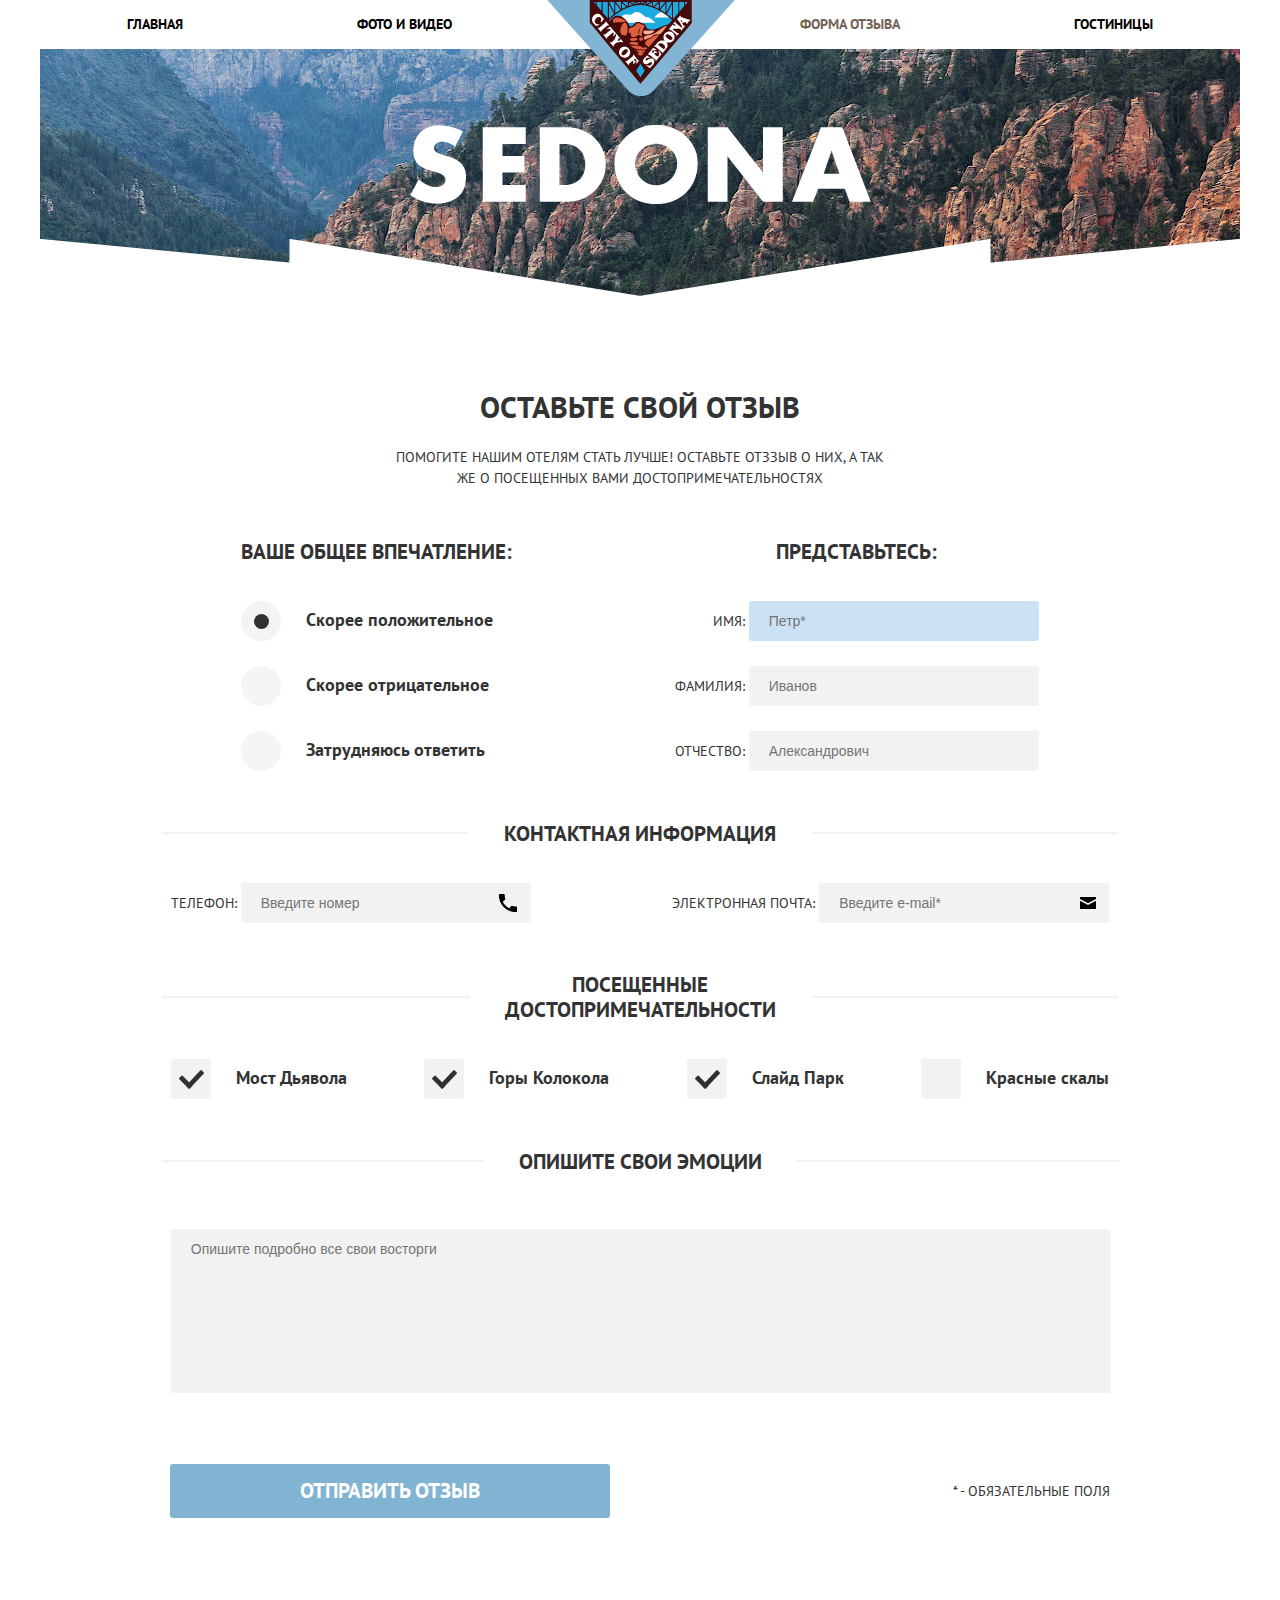
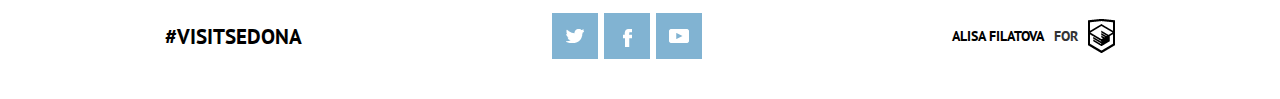
==== form.html @ 1caa7ecb "добавлен resize: none на textarea" ====
<!DOCTYPE html>
<html lang="ru">
<head>
    <meta charset="utf-8">
    <meta name="viewport" content="width=device-width, initial-scale=1">

    <link rel="stylesheet" href="css/normalize.css">
    <link rel="stylesheet" href="css/form.css">
    <title>Sedona</title>
</head>
<body>
    <header class="page-header container">

        <nav class="main-nav">
        
            <button class="toggle toggle_close-bar" type="button"></button>
            <button class="toggle toggle_open-bar" type="button"></button>
            
            <div class="main-nav__wrapper">
                <ul class="main-nav__items">
                    <li class="main-nav__item">
                        <a href="index.html#" class="main-nav__link">Главная</a>
                    </li>
                    <li class="main-nav__item">
                        <a href="photo-video.html#" class="main-nav__link">Фото и видео</a>
                    </li>
                    <li class="main-nav__item main-nav__item_logo">
                        <a 
                           href="index.html#" 
                           class="main-nav__link main-nav__link_logo"
                        >
                            <picture>
                                <source 
                                    media="(max-width:768px)" 
                                    srcset="img/logotype-tablet.png"
                                >
                                <img 
                                    class="main-nav__logo" 
                                    src="img/logotype-desktop.png" 
                                    alt="Sedona"
                                >
                            </picture>
                        </a>
                    </li>
                    <li class="main-nav__item">
                        <a href="form.html#" class="main-nav__link main-nav__link_active">Форма отзыва</a>
                    </li>
                    <li class="main-nav__item">
                        <a href="hotels.html#" class="main-nav__link">Гостиницы</a>
                    </li>
                </ul>
            </div>

        </nav>
        <section class="promo">
            <picture>
                <source 
                    media="(max-width:320px)" 
                    srcset="img/logo-inner-mobile.png"
                >
                <source 
                    media="(max-width:768px)" 
                    srcset="img/logo-inner-tablet.png"
                >
                <img
                    class="main-page__logo"
                    src="img/logo-inner-desktop.png"
                    alt="Sedona"
                >
            </picture>
        </section>
    </header>

    <main class="main-page container">
        <div class="main-page__heading">
            <h1 class="main-page__title">Оставьте свой отзыв</h1>
            <p class="main-page__text">
                Помогите нашим отелям стать лучше!
                Оставьте отззыв о них, а так же о 
                посещенных вами достопримечательностях
            </p>
        </div>

        <form action="url" method="get" class="form">
            <fieldset class="form__fieldset form__fieldset_impression">
                <legend class="form__title form__title_impression" align="center">
                    Ваше общее впечатление:
                </legend>
                
                <ul class="form__list">
                    <li class="form__list-item">
                        <input 
                            class="radio-btn" 
                            type="radio" 
                            name="impression" 
                            id="good"
                            checked
                        >
                        <label class="form__label form__label_impression" for="good">
                            <span class="form__radio-btn"></span>
                            Cкорее положительное
                        </label>
                    </li>
                    <li class="form__list-item">
                        <input 
                            class="radio-btn" 
                            type="radio" 
                            name="impression" 
                            id="bad"
                        >
                        <label class="form__label form__label_impression" for="bad">
                            <span class="form__radio-btn"></span>
                            Cкорее отрицательное
                        </label>
                    </li>
                    <li class="form__list-item">
                        <input 
                            class="radio-btn" 
                            type="radio" 
                            name="impression" 
                            id="dont-know"
                        >
                        <label class="form__label form__label_impression" for="dont-know">
                            <span class="form__radio-btn"></span>
                            Затрудняюсь ответить
                        </label>
                    </li>
                </ul>
            </fieldset>

            <fieldset class="form__fieldset form__fieldset_name">
                <legend class="form__title form__title_name" align="center">
                    Представьтесь:
                </legend>
                
                <ul class="form__list form__list_name">
                    <li class="form__list-item">
                        <label 
                            class="form__label form__label_name" 
                            for="name"
                        >
                            Имя:
                        </label>
                        
                        <input 
                            class="input-text form__input form__input_name" 
                            type="text" 
                            name="name" 
                            id="name" 
                            placeholder="Петр*"
                            autofocus
                            required
                        >
                    </li>
           
                    <li class="form__list-item">
                        <label 
                            class="form__label form__label_name" 
                            for="surname"
                        >
                            Фамилия:
                        </label>
                        
                        <input
                            class="input-text form__input form__input_name" 
                            type="text" 
                            name="surname" 
                            id="surname" 
                            placeholder="Иванов" 
                        >
                    </li>
               
                    <li class="form__list-item">
                        <label 
                            class="form__label form__label_name" 
                            for="middle-name"
                        >
                            Отчество:
                        </label>
                        
                        <input
                            class="input-text form__input form__input_name" 
                            type="text" 
                            name="middle-name" 
                            id="middle-name" 
                            placeholder="Александрович"
                        >
                    </li>
                </ul>
            </fieldset>

            <fieldset class="form__fieldset form__fieldset_contacts">

                <legend class="form__title" align="center">Контактная информация</legend>
                <ul class="form__list form__list_contacts">
                    <li class="form__list-item">
                        <label 
                            class="form__label form__label_contacts" 
                            for="phone-number"
                        >
                            Телефон:
                        </label>
                        <input
                            class="input-text form__input form__input_phone" 
                            type="tel" 
                            name="phone" 
                            id="phone-number" 
                            placeholder="Введите номер"
                        >
                    </li>
                    <li class="form__list-item">
                        <label 
                            class="form__label form__label_contacts" 
                            for="e-mail"
                        >
                            Электронная почта:
                        </label>
                        <input 
                            class="input-text form__input form__input_e-mail" 
                            type="email" 
                            name="e-mail" 
                            id="e-mail" 
                            placeholder="Введите e-mail*" 
                            required
                        >
                    </li>
                </ul>
            </fieldset>

            <fieldset class="form__fieldset form__fieldset_attractions">
                <legend class="form__title" align="center">
                    Посещенные<br> достопримечательности
                </legend>
                <ul class="form__list form__list_attractions">
                        
                    <li class="form__list-item"> 
                        <input
                            class="checkbox"
                            type="checkbox" 
                            name="attraction" 
                            value="Мост Дьявола" 
                            id="bridge" 
                            checked
                        >
                        <label 
                            class="form__label form__label_attractions" 
                            for="bridge"
                        >
                            <span class="form__checkbox"></span>
                            Мост Дьявола
                        </label>
                    </li>

                    <li class="form__list-item">
                        <input 
                            class="checkbox"
                            type="checkbox" 
                            name="attraction" 
                            value="Гора-Колокол" 
                            id="rock" 
                            checked
                        >
                        <label 
                            class="form__label form__label_attractions" 
                            for="rock"
                        >
                            <span class="form__checkbox"></span>
                            Горы Колокола
                        </label>
                    </li>
            
                    <li class="form__list-item">
                        <input
                            class="checkbox" 
                            type="checkbox" 
                            name="attraction" 
                            id="park" 
                            value="Слайд-Парк"
                            checked
                        >
                        <label 
                            class="form__label form__label_attractions" 
                            for="park">
                            <span class="form__checkbox"></span>
                            Слайд Парк
                        </label>
                    </li>

                    <li class="form__list-item">
                        <input
                            class="checkbox" 
                            type="checkbox" 
                            name="attraction" 
                            id="red-rocks" 
                            value="Красные скалы"
                        >
                        <label 
                            class="form__label form__label_attractions" 
                            for="red-rocks"
                        >
                            <span class="form__checkbox"></span>
                            Красные скалы
                        </label>
                    </li>
                </ul>
            </fieldset>

            <fieldset class="form__fieldset form__fieldset_emotions">
                <legend class="form__title" align="center">Опишите свои эмоции</legend>
                    <textarea 
                        class="input-text form__textarea" 
                        placeholder="Опишите подробно все свои восторги"
                        rows="5"
                        cols="10" 
                    ></textarea>
                
            </fieldset>
            
            <div class="form__submit">
                <input 
                    class="btn form__btn" 
                    type="submit" 
                    name="submit" 
                    value="Отправить отзыв"
                >
                <span class="form__correction">* - Обязательные поля</span>
            </div>
        </form>
        
    </main>

    <footer class="footer container">
        <div class="footer__wrapper">
            
            <a href="#" class="footer__hashtag base-link">#visitsedona</a>
            
            <div class="social-btn-wrapper">
                <a href="#" class="social-btn"> 
                    <i class="social-btn__icon social-btn__icon_twitter"></i>
                </a>
                <a href="#" class="social-btn ">
                    <i class="social-btn__icon social-btn__icon_facebook"></i>
                </a>
                <a href="#" class="social-btn">
                    <i class="social-btn__icon social-btn__icon_youtube"></i>
                </a>
            </div>

            <div class="copyright">
                <a class="copyright__link base-link" href="http://alicedesign.ru/">
                   Alisa Filatova
                </a> 
                for 
                <a class="copyright__logo-academy" href="https://htmlacademy.ru/"></a>
            </div>
        </div>
    </footer>

    <script src="js/main-nav.js"></script>

</body>
</html>
---- css/form.css ----
@font-face {
  font-family: 'PT Sans', sans-serif;
  src: url('https://fonts.googleapis.com/css?family=PT+Sans:400,700&subset=cyrillic,cyrillic-ext');
  font-weight: 400, 700;
  font-style: normal;
}
/* pt-sans-regular - latin_cyrillic_cyrillic-ext */
@font-face {
  font-family: 'PT Sans';
  font-style: normal;
  font-weight: 400;
  src: url('../fonts/pt-sans-v8-latin_cyrillic_cyrillic-ext-regular.eot');
  /* IE9 Compat Modes */
  src: local('PT Sans'), local('PTSans-Regular'), url('../fonts/pt-sans-v8-latin_cyrillic_cyrillic-ext-regular.eot?#iefix') format('embedded-opentype'), /* IE6-IE8 */ url('../fonts/pt-sans-v8-latin_cyrillic_cyrillic-ext-regular.woff2') format('woff2'), /* Super Modern Browsers */ url('../fonts/pt-sans-v8-latin_cyrillic_cyrillic-ext-regular.woff') format('woff'), /* Modern Browsers */ url('../fonts/pt-sans-v8-latin_cyrillic_cyrillic-ext-regular.ttf') format('truetype'), /* Safari, Android, iOS */ url('../fonts/pt-sans-v8-latin_cyrillic_cyrillic-ext-regular.svg#PTSans') format('svg');
  /* Legacy iOS */
}
/* pt-sans-700 - latin_cyrillic_cyrillic-ext */
@font-face {
  font-family: 'PT Sans';
  font-style: normal;
  font-weight: 700;
  src: url('../fonts/pt-sans-v8-latin_cyrillic_cyrillic-ext-700.eot');
  /* IE9 Compat Modes */
  src: local('PT Sans Bold'), local('PTSans-Bold'), url('../fonts/pt-sans-v8-latin_cyrillic_cyrillic-ext-700.eot?#iefix') format('embedded-opentype'), /* IE6-IE8 */ url('../fonts/pt-sans-v8-latin_cyrillic_cyrillic-ext-700.woff2') format('woff2'), /* Super Modern Browsers */ url('../fonts/pt-sans-v8-latin_cyrillic_cyrillic-ext-700.woff') format('woff'), /* Modern Browsers */ url('../fonts/pt-sans-v8-latin_cyrillic_cyrillic-ext-700.ttf') format('truetype'), /* Safari, Android, iOS */ url('../fonts/pt-sans-v8-latin_cyrillic_cyrillic-ext-700.svg#PTSans') format('svg');
  /* Legacy iOS */
}
@font-face {
  font-family: 'PT Sans Narrow', sans-serif;
  src: url('https://fonts.googleapis.com/css?family=PT+Sans+Narrow:400,700&subset=cyrillic,cyrillic-ext');
  font-weight: 400, 700;
  font-style: normal;
}
/* pt-sans-narrow-regular - latin_cyrillic_cyrillic-ext */
@font-face {
  font-family: 'PT Sans Narrow';
  font-style: normal;
  font-weight: 400;
  src: url('../fonts/pt-sans-narrow-v7-latin_cyrillic_cyrillic-ext-regular.eot');
  /* IE9 Compat Modes */
  src: local('PT Sans Narrow'), local('PTSans-Narrow'), url('../fonts/pt-sans-narrow-v7-latin_cyrillic_cyrillic-ext-regular.eot?#iefix') format('embedded-opentype'), /* IE6-IE8 */ url('../fonts/pt-sans-narrow-v7-latin_cyrillic_cyrillic-ext-regular.woff2') format('woff2'), /* Super Modern Browsers */ url('../fonts/pt-sans-narrow-v7-latin_cyrillic_cyrillic-ext-regular.woff') format('woff'), /* Modern Browsers */ url('../fonts/pt-sans-narrow-v7-latin_cyrillic_cyrillic-ext-regular.ttf') format('truetype'), /* Safari, Android, iOS */ url('../fonts/pt-sans-narrow-v7-latin_cyrillic_cyrillic-ext-regular.svg#PTSansNarrow') format('svg');
  /* Legacy iOS */
}
/* pt-sans-narrow-700 - latin_cyrillic_cyrillic-ext */
@font-face {
  font-family: 'PT Sans Narrow';
  font-style: normal;
  font-weight: 700;
  src: url('../fonts/pt-sans-narrow-v7-latin_cyrillic_cyrillic-ext-700.eot');
  /* IE9 Compat Modes */
  src: local('PT Sans Narrow Bold'), local('PTSans-NarrowBold'), url('../fonts/pt-sans-narrow-v7-latin_cyrillic_cyrillic-ext-700.eot?#iefix') format('embedded-opentype'), /* IE6-IE8 */ url('../fonts/pt-sans-narrow-v7-latin_cyrillic_cyrillic-ext-700.woff2') format('woff2'), /* Super Modern Browsers */ url('../fonts/pt-sans-narrow-v7-latin_cyrillic_cyrillic-ext-700.woff') format('woff'), /* Modern Browsers */ url('../fonts/pt-sans-narrow-v7-latin_cyrillic_cyrillic-ext-700.ttf') format('truetype'), /* Safari, Android, iOS */ url('../fonts/pt-sans-narrow-v7-latin_cyrillic_cyrillic-ext-700.svg#PTSansNarrow') format('svg');
  /* Legacy iOS */
}
body {
  position: relative;
  max-width: 1280px;
  font-family: 'PT Sans', 'Arial', sans-serif;
  font-weight: 400;
  text-transform: uppercase;
  font-size: 14px;
  color: #333333;
  line-height: 21px;
  background-color: #ffffff;
  text-align: center;
  margin: auto;
}
@media (max-width: 768px) {
  body {
    font-size: 14px;
    min-width: 768px;
  }
}
@media (max-width: 320px) {
  body {
    min-width: 320px;
  }
}
.container {
  width: 1200px;
  margin: 0 auto;
  padding: 0 40px;
}
@media (max-width: 768px) {
  .container {
    width: 768px;
    margin: 0;
    padding: 0;
  }
}
@media (max-width: 320px) {
  .container {
    width: 320px;
    margin: 0;
    padding: 0;
  }
}
@media (max-width: 1280px) {
  .container__inner {
    width: 1200px;
    margin: 0 auto;
    padding: 0 40px;
  }
}
@media (max-width: 768px) {
  .container__inner {
    width: 648px;
    padding: 0 60px;
    margin: 0;
  }
}
@media (max-width: 320px) {
  .container__inner {
    width: 320px;
    padding: 0;
    margin: 0;
  }
}
.social-btn {
  width: 46px;
  height: 46px;
  background-color: #81b3d2;
  display: inline-block;
  vertical-align: middle;
}
.social-btn:hover {
  background-color: #669ec0;
  transition: 0.3s;
}
.social-btn:active {
  background-color: #5496bd;
}
.social-btn__icon {
  background-image: url('../img/spritesheet2.png');
  background-repeat: no-repeat;
  display: inline-block;
  margin-top: 35%;
}
.social-btn__icon_twitter {
  width: 18px;
  height: 14px;
  background-position: -38px -159px;
}
.social-btn__icon_facebook {
  width: 9px;
  height: 18px;
  background-position: -164px -5px;
}
.social-btn__icon_youtube {
  width: 20px;
  height: 14px;
  background-position: -66px -159px;
}
.copyright {
  font-weight: 700;
  display: flex;
  align-items: center;
}
.copyright__link {
  margin-right: 10px;
}
.copyright__logo-academy {
  width: 27px;
  height: 34px;
  background-image: url('../img/spritesheet2.png');
  background-repeat: no-repeat;
  background-position: -140px -37px;
  display: inline-block;
  margin-left: 10px;
}
.copyright__logo-academy:hover {
  opacity: 0.6;
}
.copyright__logo-academy:active {
  opacity: 0.3;
}
.google-map {
  width: 1200px;
  height: 350px;
}
@media (max-width: 768px) {
  .google-map {
    width: 768px;
    height: 350px;
  }
}
@media (max-width: 320px) {
  .google-map {
    width: 320px;
    height: 350px;
  }
}
.base-link {
  text-decoration: none;
  color: #000000;
}
.base-link:hover {
  color: #81b3d2;
  transition: 0.3s;
}
.base-link:active {
  color: rgba(0, 0, 0, 0.5);
}
.page-header {
  position: relative;
  top: 0;
}
@media (max-width: 320px) {
  .page-header {
    top: 52px;
  }
}
.toggle {
  display: none;
}
.toggle_open-bar {
  border: none;
  width: 23px;
  height: 22px;
  background-color: #ffffff;
  background-image: url('../img/spritesheet2.png');
  background-repeat: no-repeat;
  background-position: -5px -159px;
  display: none;
}
@media (max-width: 320px) {
  .toggle_open-bar {
    display: block;
    position: absolute;
    top: -36px;
    right: 21px;
  }
}
.toggle_close-bar {
  border: none;
  width: 24px;
  height: 23px;
  background-color: #ffffff;
  position: absolute;
  right: 21px;
  top: -36px;
  display: none;
}
.toggle_close-bar::after {
  content: '';
  display: block;
  width: 22px;
  height: 4px;
  background-color: #81b3d2;
  position: absolute;
  top: 9px;
  left: 2px;
  transform: rotate(41deg);
}
.toggle_close-bar::before {
  content: '';
  display: block;
  width: 22px;
  height: 4px;
  background-color: #81b3d2;
  position: absolute;
  top: 9px;
  left: 2px;
  transform: rotate(134deg);
}
@media (max-width: 320px) {
  .toggle_close-bar {
    display: block;
  }
}
.main-nav {
  background-color: #ffffff;
}
.main-nav__items {
  list-style: none;
  font-weight: 700;
  display: flex;
  flex-direction: row;
  justify-content: space-around;
  align-items: flex-start;
  position: relative;
  padding: 0;
}
@media (max-width: 768px) {
  .main-nav__items {
    font-size: 16px;
  }
}
@media (max-width: 320px) {
  .main-nav__items {
    flex-direction: column;
    align-items: center;
    z-index: 100;
    position: absolute;
    top: -38px;
    left: 0;
    display: none;
  }
}
@media (max-width: 320px) {
  .main-nav__items_open {
    display: block;
  }
}
@media (max-width: 320px) {
  .main-nav__item_logo {
    display: none;
  }
}
@media (max-width: 320px) {
  .main-nav__item {
    align-self: stretch;
    position: static;
    transform: translateY(22px);
  }
}
.main-nav__link {
  text-decoration: none;
  color: #000000;
}
.main-nav__link:hover {
  color: #81b3d2;
  transition: 0.3s;
}
.main-nav__link:active {
  color: #333333;
  opacity: 0.6;
}
@media (max-width: 320px) {
  .main-nav__link {
    color: #ffffff;
    background-color: #81b3d2;
    border-bottom: 1px solid #678fa8;
    border-top: 1px solid #9ac2db;
    font-size: 18px;
    display: block;
    padding: 30px 93px;
  }
  .main-nav__link:active {
    background-color: #5496bd;
    color: #333333;
    opacity: 1;
  }
}
.main-nav__link_logo {
  position: absolute;
  right: 505px;
  top: -14px;
}
@media (max-width: 768px) {
  .main-nav__link_logo {
    right: 346px;
  }
}
.main-nav__link_active {
  color: #766357;
}
.promo {
  background-color: #5496bd;
  background: url('../img/intro-triangle.png') no-repeat bottom, url('../img/back-desktop.jpg') no-repeat bottom;
  padding-top: 75px;
  padding-bottom: 86px;
}
@media (max-width: 320px) {
  .promo::after {
    content: url('../img/logotype-mobile.png');
    position: absolute;
    top: -52px;
    right: 106px;
    z-index: 200;
  }
}
@media (max-width: 320px) {
  .promo_index {
    background: url('../img/intro-triangle.png') no-repeat bottom, url('../img/back-desktop.jpg') no-repeat top;
  }
}
.footer {
  padding-top: 40px;
  padding-bottom: 40px;
  overflow: hidden;
}
.footer__wrapper {
  display: flex;
  flex-direction: row;
  justify-content: space-around;
  align-items: center;
}
@media (max-width: 320px) {
  .footer__wrapper {
    flex-direction: column;
  }
}
.footer__hashtag {
  font-weight: 700;
  font-size: 21px;
}
.social-btn-wrapper {
  display: flex;
  justify-content: space-between;
  min-width: 150px;
}
@media (max-width: 320px) {
  .social-btn-wrapper {
    margin-top: 10px;
    margin-bottom: 10px;
  }
}
.btn {
  background-color: #81b3d2;
  font-weight: 700;
  font-size: 21px;
  color: #ffffff;
  text-decoration: none;
  padding: 20px 130px;
  border-radius: 3px;
  cursor: pointer;
}
.btn:hover {
  background-color: #669ec0;
  transition: 0.3s;
}
.btn:active {
  background-color: #5496bd;
  color: rgba(255, 255, 255, 0.5);
}
.checkbox {
  display: none;
}
.checkbox + label span {
  width: 40px;
  height: 40px;
  background-color: #f2f2f2;
  display: inline-block;
  vertical-align: middle;
  border-radius: 3px;
  cursor: pointer;
  position: relative;
}
.checkbox + label span:hover {
  background-color: #eeeeee;
}
.checkbox + label span:active {
  background-color: #e5e5e5;
}
.checkbox + label span:focus {
  background-color: #cbe2f4;
}
.checkbox:checked + label span::after {
  content: '';
  width: 25px;
  height: 19px;
  display: block;
  position: absolute;
  top: 11px;
  left: 8px;
  background-image: url('../img/tick-black.png');
  background-repeat: no-repeat;
  background-position: center;
  cursor: pointer;
}
.radio-btn {
  display: none;
}
.radio-btn + label span {
  width: 40px;
  height: 40px;
  background-color: #f2f2f2;
  border-radius: 50%;
  display: inline-block;
  vertical-align: middle;
  cursor: pointer;
  opacity: 0.8;
  position: relative;
}
.radio-btn + label span:hover {
  background-color: #eeeeee;
  transition: 0.2s;
}
.radio-btn + label span:active {
  background-color: #e5e5e5;
}
.radio-btn + label span:focus {
  background-color: #cbe2f4;
}
.radio-btn:checked + label span::after {
  content: '';
  position: absolute;
  top: 13px;
  left: 13px;
  width: 15px;
  height: 15px;
  background: #000000;
  border-radius: 50%;
}
.input-text {
  border: none;
  background-color: #f2f2f2;
  padding: 12px 20px;
  border-radius: 3px;
  width: 250px;
  outline: none;
}
.input-text:hover {
  background-color: #eeeeee;
}
.input-text:active {
  background-color: #e5e5e5;
}
.input-text:focus {
  background-color: #cbe2f4;
}
.main-page__heading {
  padding-top: 80px;
  padding-bottom: 40px;
}
.main-page__title {
  font-size: 30px;
}
@media (max-width: 320px) {
  .main-page__title {
    font-size: 21px;
  }
}
.main-page__text {
  max-width: 500px;
  margin: 0 auto;
  padding: 10px;
}
.form {
  display: flex;
  flex-direction: row;
  flex-wrap: wrap;
  justify-content: space-around;
  max-width: 960px;
  margin: 0 auto;
}
.form__title {
  font-size: 21px;
  line-height: 25px;
  font-weight: 700;
  padding: 0 35px;
  text-align: center;
}
.form__title_name,
.form__title_impression {
  padding: 0;
}
@media (max-width: 320px) {
  .form__title {
    font-size: 18px;
    padding: 0;
  }
}
.form__fieldset {
  border: none;
  border-top: 2px solid #f2f2f2;
}
.form__fieldset_attractions {
  flex-grow: 3;
}
@media (max-width: 768px) {
  .form__fieldset_attractions {
    flex-basis: 400px;
    flex-grow: 0.4;
  }
}
.form__fieldset_contacts {
  flex-grow: 4;
}
.form__fieldset_impression,
.form__fieldset_name {
  border: none;
}
@media (max-width: 320px) {
  .form__fieldset {
    border: none;
  }
}
.form__list {
  list-style: none;
  padding: 0;
  display: flex;
  flex-direction: column;
  align-items: baseline;
  margin-top: 32px;
}
.form__list_contacts {
  flex-direction: row;
  justify-content: space-between;
  flex-wrap: wrap;
}
.form__list_attractions {
  flex-direction: row;
  justify-content: space-between;
  flex-wrap: wrap;
}
@media (max-width: 320px) {
  .form__list_attractions {
    max-width: 200px;
    margin: 20px auto;
  }
}
.form__list_name {
  align-items: flex-end;
}
@media (max-width: 320px) {
  .form__list {
    margin-top: 20px;
  }
}
.form__submit {
  display: flex;
  flex-direction: row;
  justify-content: space-between;
  align-items: center;
  flex-basis: 940px;
  margin: 55px 0;
}
@media (max-width: 768px) {
  .form__submit {
    flex-wrap: wrap;
    flex-direction: column;
  }
}
@media (max-width: 320px) {
  .form__submit {
    margin: 0;
  }
}
.form__list-item {
  margin-bottom: 25px;
}
.form__radio-btn,
.form__checkbox {
  margin-right: 20px;
}
.form__textarea {
  width: 900px;
  height: 140px;
  margin-top: 50px;
  resize: none;
}
@media (max-width: 768px) {
  .form__textarea {
    width: 600px;
  }
}
@media (max-width: 320px) {
  .form__textarea {
    width: 230px;
    margin-top: 20px;
  }
}
@media (max-width: 768px) {
  .form__input_name {
    width: 150px;
  }
}
.form__input_phone {
  background-image: url('../img/phone.png');
  background-repeat: no-repeat;
  background-position: 95%;
}
@media (max-width: 768px) {
  .form__input_phone {
    width: 648px;
  }
}
@media (max-width: 320px) {
  .form__input_phone {
    width: 250px;
  }
}
.form__input_e-mail {
  background-image: url('../img/mail.png');
  background-repeat: no-repeat;
  background-position: 95%;
}
@media (max-width: 768px) {
  .form__input_e-mail {
    width: 648px;
  }
}
@media (max-width: 320px) {
  .form__input_e-mail {
    width: 250px;
  }
}
.form__btn {
  border: none;
  font-family: 'PT Sans', Arial, sans-serif;
  text-transform: uppercase;
  padding: 15px 130px;
}
@media (max-width: 320px) {
  .form__btn {
    padding: 15px 43px;
  }
}
.form__label {
  cursor: pointer;
}
.form__label_impression,
.form__label_attractions {
  text-transform: none;
  font-weight: 700;
  font-size: 18px;
}
@media (max-width: 768px) {
  .form__label {
    font-size: 21px;
  }
}
@media (max-width: 320px) {
  .form__label {
    font-size: 16px;
  }
}
@media (max-width: 768px) {
  .form__correction {
    margin-top: 20px;
  }
}
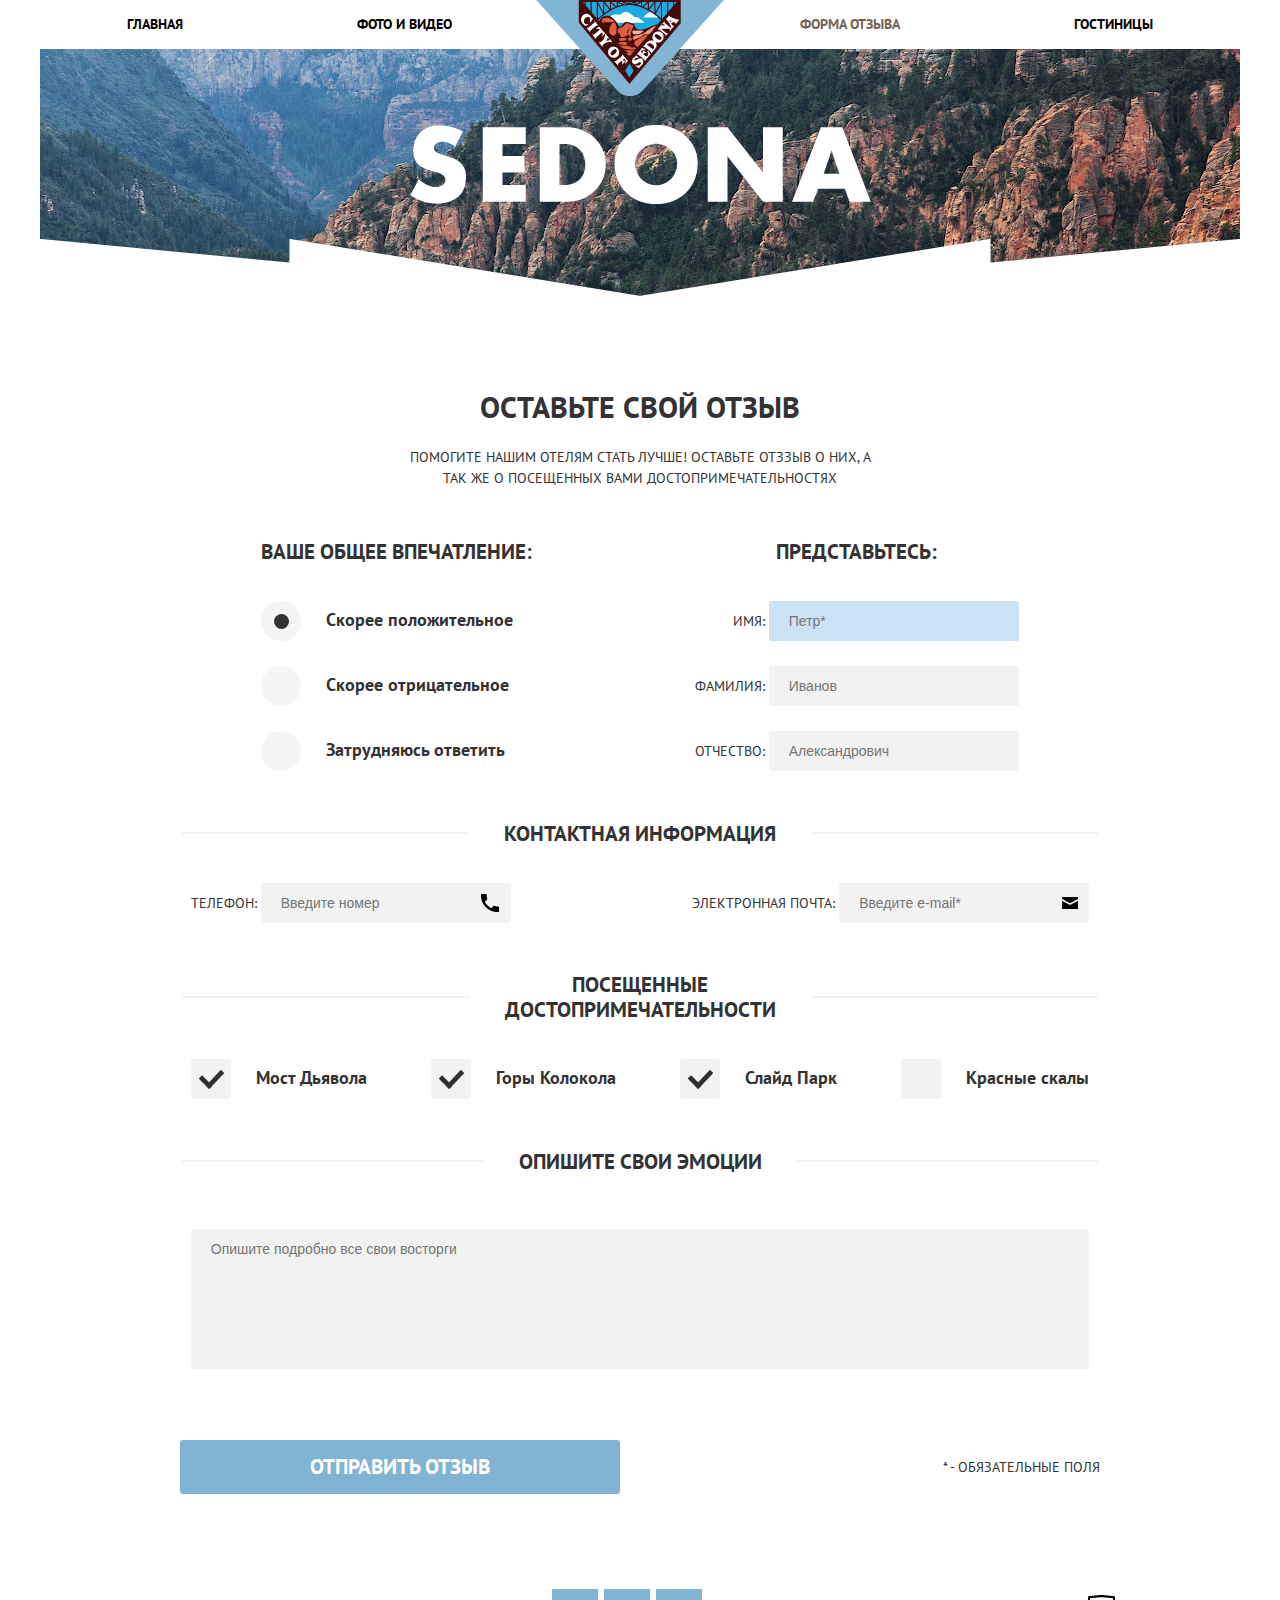
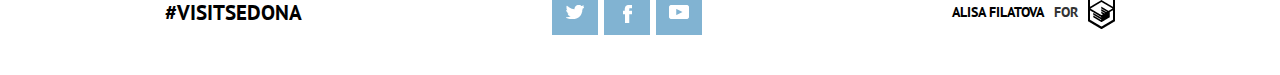
==== commit bc8848ed: "исправлена адаптивность" ====
--- a/form.html
+++ b/form.html
@@ -55,7 +55,7 @@
         <section class="promo">
             <picture>
                 <source 
-                    media="(max-width:320px)" 
+                    media="(max-width:547px)"
                     srcset="img/logo-inner-mobile.png"
                 >
                 <source 
@@ -193,7 +193,7 @@
 
                 <legend class="form__title" align="center">Контактная информация</legend>
                 <ul class="form__list form__list_contacts">
-                    <li class="form__list-item">
+                    <li class="form__list-item form__list-item_contacts">
                         <label 
                             class="form__label form__label_contacts" 
                             for="phone-number"
@@ -208,7 +208,7 @@
                             placeholder="Введите номер"
                         >
                     </li>
-                    <li class="form__list-item">
+                    <li class="form__list-item form__list-item_contacts">
                         <label 
                             class="form__label form__label_contacts" 
                             for="e-mail"
@@ -280,7 +280,8 @@
                         >
                         <label 
                             class="form__label form__label_attractions" 
-                            for="park">
+                            for="park"
+                        >
                             <span class="form__checkbox"></span>
                             Слайд Парк
                         </label>
--- a/css/form.css
+++ b/css/form.css
@@ -50,9 +50,14 @@
   src: local('PT Sans Narrow Bold'), local('PTSans-NarrowBold'), url('../fonts/pt-sans-narrow-v7-latin_cyrillic_cyrillic-ext-700.eot?#iefix') format('embedded-opentype'), /* IE6-IE8 */ url('../fonts/pt-sans-narrow-v7-latin_cyrillic_cyrillic-ext-700.woff2') format('woff2'), /* Super Modern Browsers */ url('../fonts/pt-sans-narrow-v7-latin_cyrillic_cyrillic-ext-700.woff') format('woff'), /* Modern Browsers */ url('../fonts/pt-sans-narrow-v7-latin_cyrillic_cyrillic-ext-700.ttf') format('truetype'), /* Safari, Android, iOS */ url('../fonts/pt-sans-narrow-v7-latin_cyrillic_cyrillic-ext-700.svg#PTSansNarrow') format('svg');
   /* Legacy iOS */
 }
+* {
+  -webkit-box-sizing: border-box;
+  -moz-box-sizing: border-box;
+  box-sizing: border-box;
+}
 body {
   position: relative;
-  max-width: 1280px;
+  min-width: 320px;
   font-family: 'PT Sans', 'Arial', sans-serif;
   font-weight: 400;
   text-transform: uppercase;
@@ -66,52 +71,15 @@
 @media (max-width: 768px) {
   body {
     font-size: 14px;
-    min-width: 768px;
-  }
-}
-@media (max-width: 320px) {
-  body {
-    min-width: 320px;
   }
 }
 .container {
-  width: 1200px;
+  max-width: 1200px;
   margin: 0 auto;
-  padding: 0 40px;
 }
 @media (max-width: 768px) {
   .container {
-    width: 768px;
-    margin: 0;
-    padding: 0;
-  }
-}
-@media (max-width: 320px) {
-  .container {
-    width: 320px;
-    margin: 0;
-    padding: 0;
-  }
-}
-@media (max-width: 1280px) {
-  .container__inner {
-    width: 1200px;
-    margin: 0 auto;
-    padding: 0 40px;
-  }
-}
-@media (max-width: 768px) {
-  .container__inner {
-    width: 648px;
-    padding: 0 60px;
-    margin: 0;
-  }
-}
-@media (max-width: 320px) {
-  .container__inner {
-    width: 320px;
-    padding: 0;
-    margin: 0;
+    width: auto;
   }
 }
 .social-btn {
@@ -173,20 +141,8 @@
   opacity: 0.3;
 }
 .google-map {
-  width: 1200px;
+  width: 100%;
   height: 350px;
-}
-@media (max-width: 768px) {
-  .google-map {
-    width: 768px;
-    height: 350px;
-  }
-}
-@media (max-width: 320px) {
-  .google-map {
-    width: 320px;
-    height: 350px;
-  }
 }
 .base-link {
   text-decoration: none;
@@ -203,7 +159,7 @@
   position: relative;
   top: 0;
 }
-@media (max-width: 320px) {
+@media (max-width: 566px) {
   .page-header {
     top: 52px;
   }
@@ -215,13 +171,10 @@
   border: none;
   width: 23px;
   height: 22px;
-  background-color: #ffffff;
-  background-image: url('../img/spritesheet2.png');
-  background-repeat: no-repeat;
-  background-position: -5px -159px;
+  background: #ffffff url('../img/spritesheet2.png') no-repeat -5px -159px;
   display: none;
 }
-@media (max-width: 320px) {
+@media (max-width: 566px) {
   .toggle_open-bar {
     display: block;
     position: absolute;
@@ -261,7 +214,7 @@
   left: 2px;
   transform: rotate(134deg);
 }
-@media (max-width: 320px) {
+@media (max-width: 566px) {
   .toggle_close-bar {
     display: block;
   }
@@ -284,7 +237,7 @@
     font-size: 16px;
   }
 }
-@media (max-width: 320px) {
+@media (max-width: 566px) {
   .main-nav__items {
     flex-direction: column;
     align-items: center;
@@ -292,20 +245,36 @@
     position: absolute;
     top: -38px;
     left: 0;
+    width: 100%;
     display: none;
   }
 }
-@media (max-width: 320px) {
+@media (max-width: 566px) {
   .main-nav__items_open {
     display: block;
   }
 }
-@media (max-width: 320px) {
+.main-nav__logo {
+  position: absolute;
+  top: -14px;
+  right: 43%;
+}
+@media (max-width: 1024px) {
+  .main-nav__logo {
+    right: 41%;
+  }
+}
+@media (max-width: 800px) {
+  .main-nav__logo {
+    right: 45%;
+  }
+}
+@media (max-width: 665px) {
   .main-nav__item_logo {
     display: none;
   }
 }
-@media (max-width: 320px) {
+@media (max-width: 566px) {
   .main-nav__item {
     align-self: stretch;
     position: static;
@@ -315,6 +284,8 @@
 .main-nav__link {
   text-decoration: none;
   color: #000000;
+  padding: 24px;
+  margin: 0;
 }
 .main-nav__link:hover {
   color: #81b3d2;
@@ -324,7 +295,13 @@
   color: #333333;
   opacity: 0.6;
 }
-@media (max-width: 320px) {
+@media (max-width: 768px) {
+  .main-nav__link {
+    padding: 0;
+    font-size: 14px;
+  }
+}
+@media (max-width: 566px) {
   .main-nav__link {
     color: #ffffff;
     background-color: #81b3d2;
@@ -340,35 +317,39 @@
     opacity: 1;
   }
 }
-.main-nav__link_logo {
-  position: absolute;
-  right: 505px;
-  top: -14px;
-}
-@media (max-width: 768px) {
-  .main-nav__link_logo {
-    right: 346px;
-  }
-}
 .main-nav__link_active {
   color: #766357;
 }
 .promo {
-  background-color: #5496bd;
-  background: url('../img/intro-triangle.png') no-repeat bottom, url('../img/back-desktop.jpg') no-repeat bottom;
+  background: url('../img/intro-triangle.png') no-repeat bottom, url('../img/back-desktop.jpg') no-repeat bottom, #5496bd;
   padding-top: 75px;
   padding-bottom: 86px;
 }
-@media (max-width: 320px) {
+@media (max-width: 566px) {
   .promo::after {
     content: url('../img/logotype-mobile.png');
     position: absolute;
     top: -52px;
-    right: 106px;
+    right: 41%;
     z-index: 200;
   }
 }
+@media (max-width: 425px) {
+  .promo::after {
+    right: 38%;
+  }
+}
+@media (max-width: 375px) {
+  .promo::after {
+    right: 36%;
+  }
+}
 @media (max-width: 320px) {
+  .promo::after {
+    right: 33%;
+  }
+}
+@media (max-width: 566px) {
   .promo_index {
     background: url('../img/intro-triangle.png') no-repeat bottom, url('../img/back-desktop.jpg') no-repeat top;
   }
@@ -384,7 +365,7 @@
   justify-content: space-around;
   align-items: center;
 }
-@media (max-width: 320px) {
+@media (max-width: 566px) {
   .footer__wrapper {
     flex-direction: column;
   }
@@ -398,7 +379,7 @@
   justify-content: space-between;
   min-width: 150px;
 }
-@media (max-width: 320px) {
+@media (max-width: 566px) {
   .social-btn-wrapper {
     margin-top: 10px;
     margin-bottom: 10px;
@@ -515,7 +496,7 @@
 .main-page__title {
   font-size: 30px;
 }
-@media (max-width: 320px) {
+@media (max-width: 566px) {
   .main-page__title {
     font-size: 21px;
   }
@@ -532,6 +513,8 @@
   justify-content: space-around;
   max-width: 960px;
   margin: 0 auto;
+  padding-left: 20px;
+  padding-right: 20px;
 }
 .form__title {
   font-size: 21px;
@@ -544,7 +527,7 @@
 .form__title_impression {
   padding: 0;
 }
-@media (max-width: 320px) {
+@media (max-width: 566px) {
   .form__title {
     font-size: 18px;
     padding: 0;
@@ -570,7 +553,10 @@
 .form__fieldset_name {
   border: none;
 }
-@media (max-width: 320px) {
+.form__fieldset_emotions {
+  width: 100%;
+}
+@media (max-width: 566px) {
   .form__fieldset {
     border: none;
   }
@@ -593,7 +579,7 @@
   justify-content: space-between;
   flex-wrap: wrap;
 }
-@media (max-width: 320px) {
+@media (max-width: 566px) {
   .form__list_attractions {
     max-width: 200px;
     margin: 20px auto;
@@ -602,7 +588,7 @@
 .form__list_name {
   align-items: flex-end;
 }
-@media (max-width: 320px) {
+@media (max-width: 566px) {
   .form__list {
     margin-top: 20px;
   }
@@ -621,32 +607,41 @@
     flex-direction: column;
   }
 }
-@media (max-width: 320px) {
+@media (max-width: 566px) {
   .form__submit {
     margin: 0;
   }
 }
 .form__list-item {
   margin-bottom: 25px;
+}
+@media (max-width: 777px) {
+  .form__list-item_contacts {
+    width: 100%;
+  }
 }
 .form__radio-btn,
 .form__checkbox {
   margin-right: 20px;
 }
+@media (max-width: 771px) {
+  .form__checkbox {
+    margin-right: 7px;
+  }
+}
 .form__textarea {
-  width: 900px;
+  width: 100%;
   height: 140px;
   margin-top: 50px;
   resize: none;
 }
 @media (max-width: 768px) {
   .form__textarea {
-    width: 600px;
-  }
-}
-@media (max-width: 320px) {
+    width: 90%;
+  }
+}
+@media (max-width: 566px) {
   .form__textarea {
-    width: 230px;
     margin-top: 20px;
   }
 }
@@ -657,33 +652,24 @@
 }
 .form__input_phone {
   background-image: url('../img/phone.png');
+}
+@media (max-width: 777px) {
+  .form__input_phone {
+    width: 100%;
+  }
+}
+.form__input_e-mail {
+  background-image: url('../img/mail.png');
+}
+@media (max-width: 777px) {
+  .form__input_e-mail {
+    width: 100%;
+  }
+}
+.form__input_phone,
+.form__input_e-mail {
   background-repeat: no-repeat;
   background-position: 95%;
-}
-@media (max-width: 768px) {
-  .form__input_phone {
-    width: 648px;
-  }
-}
-@media (max-width: 320px) {
-  .form__input_phone {
-    width: 250px;
-  }
-}
-.form__input_e-mail {
-  background-image: url('../img/mail.png');
-  background-repeat: no-repeat;
-  background-position: 95%;
-}
-@media (max-width: 768px) {
-  .form__input_e-mail {
-    width: 648px;
-  }
-}
-@media (max-width: 320px) {
-  .form__input_e-mail {
-    width: 250px;
-  }
 }
 .form__btn {
   border: none;
@@ -691,7 +677,7 @@
   text-transform: uppercase;
   padding: 15px 130px;
 }
-@media (max-width: 320px) {
+@media (max-width: 566px) {
   .form__btn {
     padding: 15px 43px;
   }
@@ -710,7 +696,7 @@
     font-size: 21px;
   }
 }
-@media (max-width: 320px) {
+@media (max-width: 566px) {
   .form__label {
     font-size: 16px;
   }
